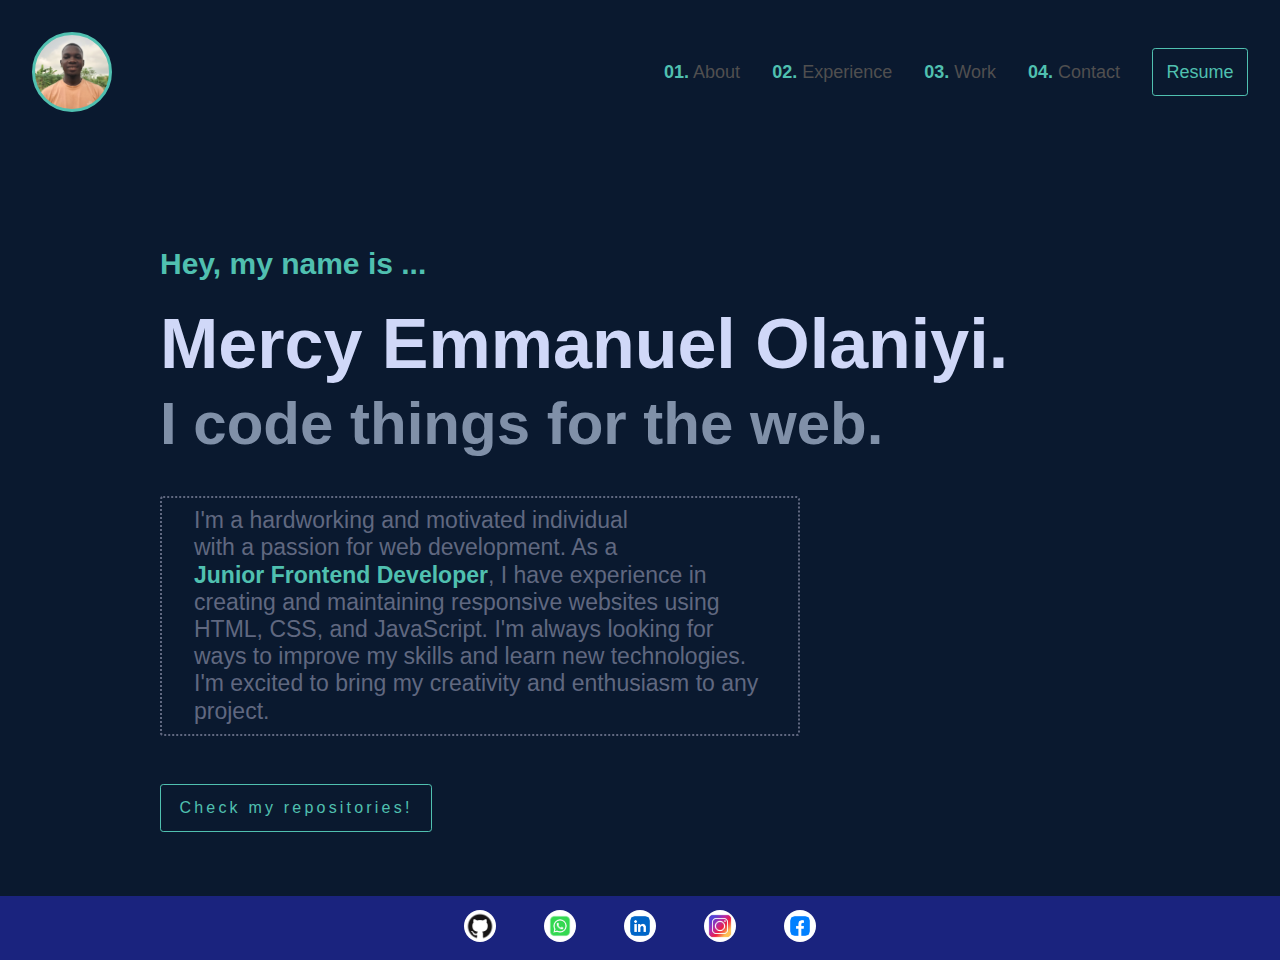
==== index.html @ 6274f136 "done" ====
<!DOCTYPE html>
<html lang="en">
  <head>
    <meta charset="UTF-8" />
    <meta name="viewport" content="width=device-width, initial-scale=1.0" />
    <link rel="stylesheet" href="css/styles.css" />
    <title>Mercy Emmanuel Olaniyi</title>
  </head>
  <body>
    <!--HEADINGS-->
    <div class="headings">
      <div class="headings__favicon"></div>

      <nav>
        <p><b>01.</b> About</p>
        <p><b>02.</b> Experience</p>
        <p><b>03.</b> Work</p>
        <p><b>04.</b> Contact</p>
        <figure>Resume</figure>
      </nav>
    </div>

    <!--PROFILE-->
    <div class="profile">
      <h3>Hey, my name is ...</h3>
      <h1>Mercy Emmanuel Olaniyi.</h1>
      <h2>I code things for the web.</h2>

      <article>
        <p>I'm a hardworking and motivated individual</p>
        <p>with a passion for web development. As a</p>
        <p><b>Junior Frontend Developer</b>, I have experience in</p>
        <p>creating and maintaining responsive websites using</p>
        <p>HTML, CSS, and JavaScript. I'm always looking for</p>
        <p>ways to improve my skills and learn new technologies.</p>
        <p>I'm excited to bring my creativity and enthusiasm to any project.</p>
      </article>

      <div class="profile__repo">
        <a href="http://github.com/olaniyimercy?tab=repositories"
          >Check my repositories!</a
        >
      </div>
    </div>

    <!--CONTACT ME-->
    <div class="contact">
      <a href="http://www.github.com/olaniyimercy"
        ><img
          src="./images/GitHub-Mark-ea2971cee799.png"
          alt="Github logo"
          class="contact__logo"
      /></a>
      <a href="https://wa.me/2349013905748"
        ><img
          src="./images/images (1).jpeg"
          alt="Whatsapp logo"
          class="contact__logo"
      /></a>
      <a href="https://www.linkedin.com/in/mercy-olaniyi-19062a298"
        ><img
          src="./images/images (1).png"
          alt="LinkedIn logo"
          class="contact__logo"
      /></a>
      <a href="https://www.instagram.com/olaoluwa__45?igsh=MTg4cG04Njl2b205OQ=="
        ><img
          src="./images/images (2).jpeg"
          alt="Instagram logo"
          class="contact__logo"
      /></a>
      <a href="https://www.facebook.com/profile.php?id=100090740508118"
        ><img
          src="./images/images.png"
          alt="Facebook logo"
          class="contact__logo"
      /></a>
    </div>
  </body>
</html>
---- css/styles.css ----
* {
    padding: 0;
    margin: 0;
    box-sizing: border-box;
}

body {
    width: 100vw;
    height: 100vh;
    overflow-x: hidden;
    background-color: #0a192f;
    font-family: sans-serif;
}

/*HEADINGS*/
.headings {
    display: flex;
    align-items: center;
    justify-content: space-between;
    padding: 2rem;
}

.headings__favicon {
    width: 5rem;
    height: 5rem;
    background-image: url(../images/mercy.jpg);
    background-position: center;
    background-size: cover;
    border-radius: 50%;
    border: 3px solid #50c0b0;
}

.headings nav {
    display: flex;
    align-items: center;
    gap: 2rem;
    font-size: 18px;
    color: #504f4f;
}

.headings nav:hover {
    cursor: pointer;
}

.headings nav b {
    color: #50c0b0;
}

.headings nav figure {
   color: #50c0b0;
   border: 1.5px solid #50c0b0; 
   border-radius: .2rem;
   width: 6rem;
   height: 3rem;
   display: flex;
   align-items: center;
   justify-content: center;
}

/*PROFILE*/
.profile {
    display: flex;
    align-items: flex-start;
    justify-content: center;
    flex-direction: column;
    margin-top: 5rem;
    margin-left: 10rem;
    width: 70rem;
    line-height: 5rem;
}

.profile h3 {
    color: #50c0b0;
    font-size: 30px;
}

.profile h1 {
    color: #d0d8f8;
    font-size: 70px;
}

.profile h2 {
    color: #8090a8;
    font-size: 60px;
}

.profile b {
    color: #50c0b0;
}

.profile article {
    color: #606880;
    font-size: 23px;
    line-height: 1.7rem;
    display: flex;
    align-items: flex-start;
    justify-content: center;
    flex-direction: column;
    padding: 2rem;
    margin-top: 2rem;
    width: 40rem;
    height: 15rem;
    border-radius: .2rem;
    border: 2px dotted #606880;
}

.profile__repo {
    border: 1px solid #50c0b0;
    border-radius: .2rem;
    letter-spacing: .2rem;
    width: 17rem;
    height: 3rem;
    line-height: 0;
    margin-top: 3rem;
    display: flex;
    align-items: center;
    justify-content: center;
}

.profile__repo a {
    color: #50c0b0;
    text-decoration: none;
}

.profile__repo:hover {
    cursor: pointer;
}

/*CONTACT*/
.contact {
    display: flex;
    align-items: center;
    justify-content: center;
    gap: 3rem;
    width: auto;
    height: 4rem;
    background-color: #1a237e;
    margin-top: 4rem;
}

.contact__logo {
    width: 2rem;
    height: 2rem;
    border-radius: 50%;
}
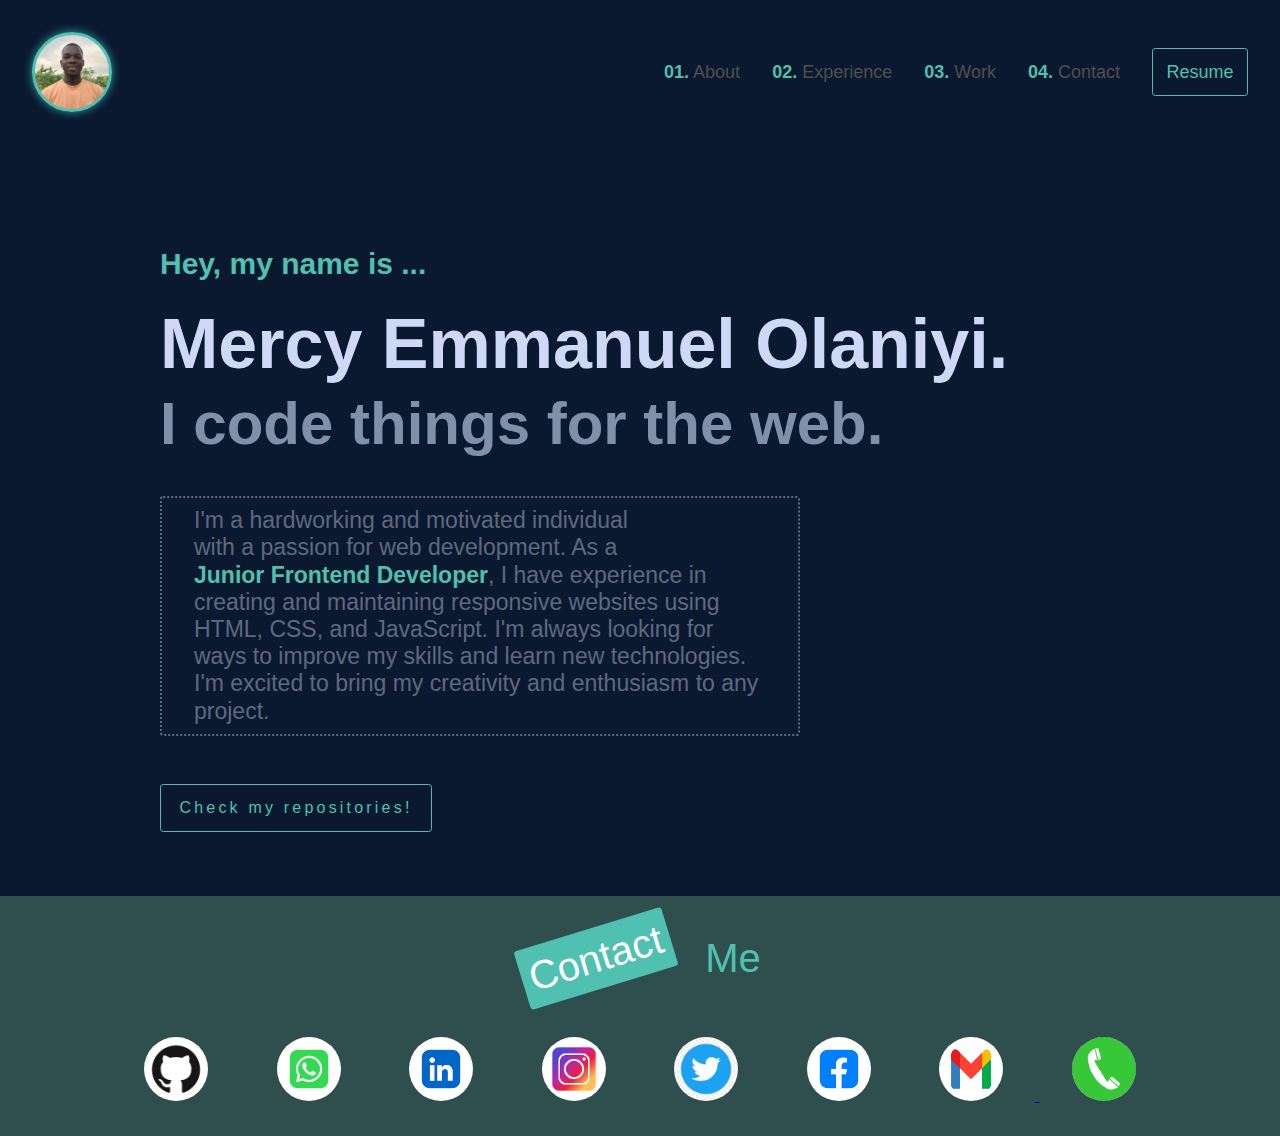
==== commit b1a671c6: "done" ====
--- a/index.html
+++ b/index.html
@@ -3,6 +3,10 @@
   <head>
     <meta charset="UTF-8" />
     <meta name="viewport" content="width=device-width, initial-scale=1.0" />
+    <link
+      rel="shortcut icon"
+      href="./images/IMG_20230309_172214_669.jpg"
+      type="image/x-icon" />
     <link rel="stylesheet" href="css/styles.css" />
     <title>Mercy Emmanuel Olaniyi</title>
   </head>
@@ -45,36 +49,65 @@
 
     <!--CONTACT ME-->
     <div class="contact">
-      <a href="http://www.github.com/olaniyimercy"
-        ><img
-          src="./images/GitHub-Mark-ea2971cee799.png"
-          alt="Github logo"
-          class="contact__logo"
-      /></a>
-      <a href="https://wa.me/2349013905748"
-        ><img
-          src="./images/images (1).jpeg"
-          alt="Whatsapp logo"
-          class="contact__logo"
-      /></a>
-      <a href="https://www.linkedin.com/in/mercy-olaniyi-19062a298"
-        ><img
-          src="./images/images (1).png"
-          alt="LinkedIn logo"
-          class="contact__logo"
-      /></a>
-      <a href="https://www.instagram.com/olaoluwa__45?igsh=MTg4cG04Njl2b205OQ=="
-        ><img
-          src="./images/images (2).jpeg"
-          alt="Instagram logo"
-          class="contact__logo"
-      /></a>
-      <a href="https://www.facebook.com/profile.php?id=100090740508118"
-        ><img
-          src="./images/images.png"
-          alt="Facebook logo"
-          class="contact__logo"
-      /></a>
+      <div class="contact__text">
+        <figure>Contact</figure>
+        <p>Me</p>
+      </div>
+      <div>
+        <a href="http://www.github.com/olaniyimercy"
+          ><img
+            src="./images/GitHub-Mark-ea2971cee799.png"
+            alt="Github logo"
+            class="contact__logo"
+        /></a>
+        <a href="https://wa.me/2349013905748"
+          ><img
+            src="./images/images (1).jpeg"
+            alt="Whatsapp logo"
+            class="contact__logo"
+        /></a>
+        <a href="https://www.linkedin.com/in/mercy-olaniyi-19062a298"
+          ><img
+            src="./images/images (1).png"
+            alt="LinkedIn logo"
+            class="contact__logo"
+        /></a>
+        <a
+          href="https://www.instagram.com/olaoluwa__45?igsh=MTg4cG04Njl2b205OQ=="
+          ><img
+            src="./images/images (2).jpeg"
+            alt="Instagram logo"
+            class="contact__logo"
+        /></a>
+
+        <a href="https://x.com/Mercy_Olaniyi45?s=09"
+          ><img
+            src="./images/twitter.png"
+            alt="Twitter logo"
+            class="contact__logo"
+        /></a>
+
+        <a href="https://www.facebook.com/profile.php?id=100090740508118"
+          ><img
+            src="./images/images.png"
+            alt="Facebook logo"
+            class="contact__logo"
+        /></a>
+
+        <a href="mailto:olaniyimercy45@gmail.com">
+          <img
+            src="./images/gmail.png"
+            alt="Google mail logo"
+            class="contact__logo" />
+        </a>
+
+        <a href="tel:+2349013905748">
+          <img
+            src="./images/phone.png"
+            alt="Telephone logo"
+            class="contact__logo" />
+        </a>
+      </div>
     </div>
   </body>
 </html>
--- a/css/styles.css
+++ b/css/styles.css
@@ -6,10 +6,13 @@
 
 body {
     width: 100vw;
-    height: 100vh;
+    height: auto;
     overflow-x: hidden;
     background-color: #0a192f;
     font-family: sans-serif;
+    display: flex;
+    justify-content: center;
+    flex-direction: column;
 }
 
 /*HEADINGS*/
@@ -24,6 +27,7 @@
     width: 5rem;
     height: 5rem;
     background-image: url(../images/mercy.jpg);
+    box-shadow: 0  0 10px rgba(80, 244, 244, 0.6);
     background-position: center;
     background-size: cover;
     border-radius: 50%;
@@ -131,15 +135,39 @@
     display: flex;
     align-items: center;
     justify-content: center;
+    flex-direction: column;
     gap: 3rem;
     width: auto;
-    height: 4rem;
-    background-color: #1a237e;
+    height: 15rem;
+    background-color: darkslategrey;
     margin-top: 4rem;
 }
 
+.contact__text {
+    display: flex;
+    align-items: center;
+    justify-content: flex-start;
+    font-size: 2.5rem;
+    gap: 2rem;
+    color: #50c0b0;
+}
+
+.contact figure {
+    background-color: #50c0b0;
+    color: #fff;
+    border-radius: .2rem;
+    padding: .5rem;
+    transform: rotate(-17deg);
+}
+
+.contact figure:hover{
+    transform: rotate(0);
+    cursor: pointer;
+}
+
 .contact__logo {
-    width: 2rem;
-    height: 2rem;
+    width: 4rem;
+    height: 4rem;
     border-radius: 50%;
+    margin: 0 2rem;
 }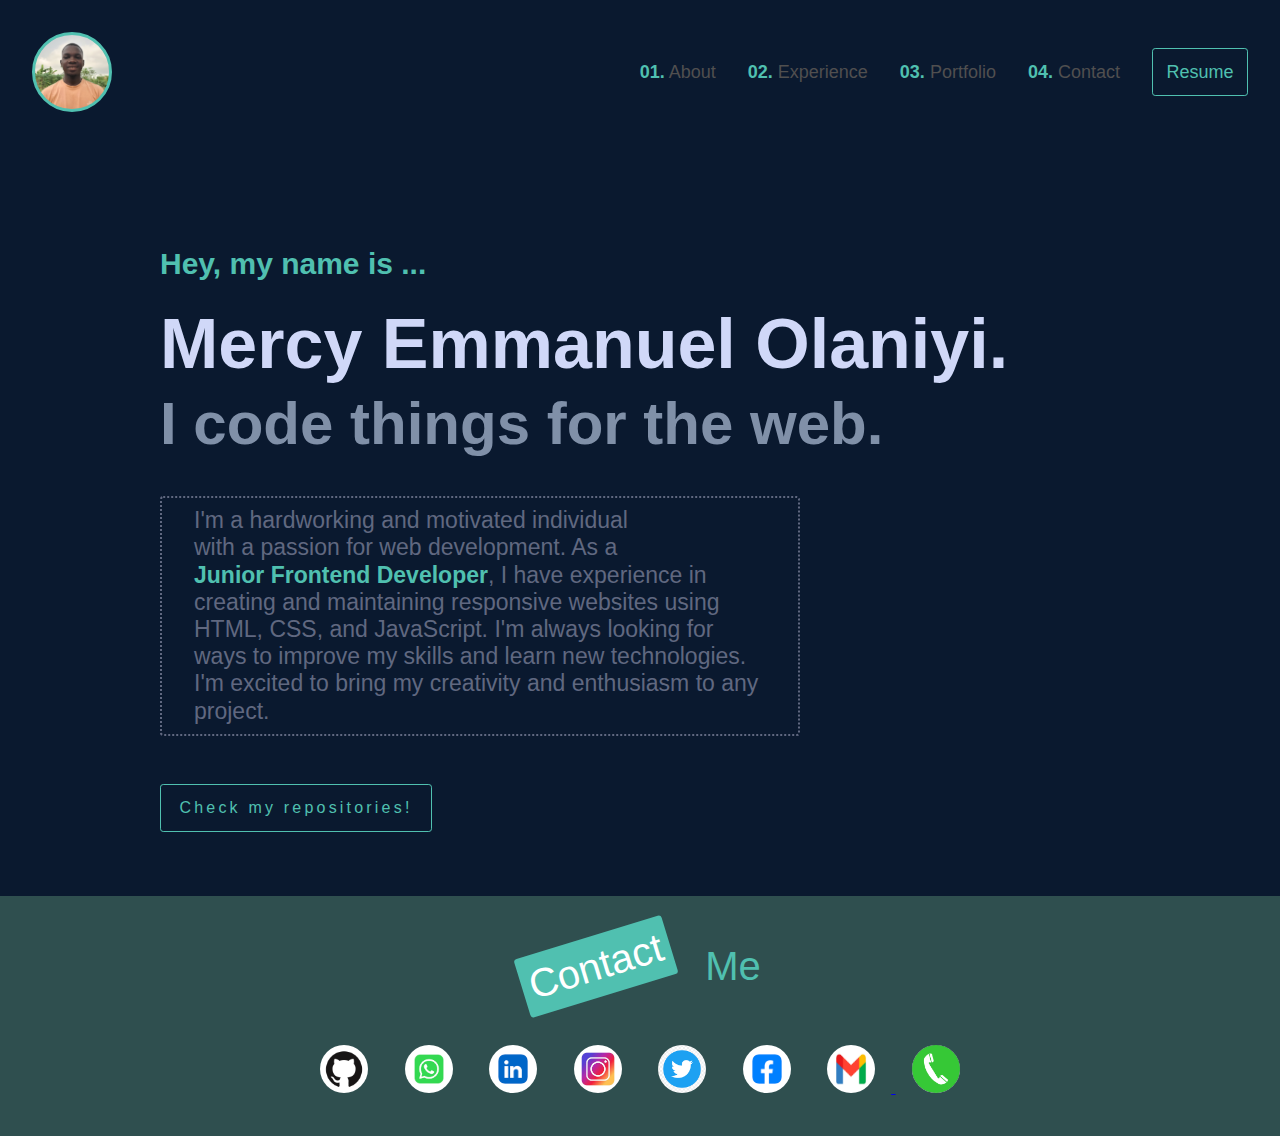
==== commit 945aee09: "done" ====
--- a/index.html
+++ b/index.html
@@ -18,7 +18,7 @@
       <nav>
         <p><b>01.</b> About</p>
         <p><b>02.</b> Experience</p>
-        <p><b>03.</b> Work</p>
+        <a href="./portfolio.html"><b>03.</b> Portfolio</a>
         <p><b>04.</b> Contact</p>
         <figure>Resume</figure>
       </nav>
--- a/css/styles.css
+++ b/css/styles.css
@@ -5,9 +5,8 @@
 }
 
 body {
-    width: 100vw;
+    width: 100%;
     height: auto;
-    overflow-x: hidden;
     background-color: #0a192f;
     font-family: sans-serif;
     display: flex;
@@ -27,11 +26,15 @@
     width: 5rem;
     height: 5rem;
     background-image: url(../images/mercy.jpg);
-    box-shadow: 0  0 10px rgba(80, 244, 244, 0.6);
     background-position: center;
     background-size: cover;
     border-radius: 50%;
     border: 3px solid #50c0b0;
+}
+
+.headings__favicon:hover {
+    cursor: pointer;
+    box-shadow: 0  0 10px rgba(80, 244, 244, .8);
 }
 
 .headings nav {
@@ -39,6 +42,11 @@
     align-items: center;
     gap: 2rem;
     font-size: 18px;
+    color: #504f4f;
+}
+
+.headings nav a {
+    text-decoration: none;
     color: #504f4f;
 }
 
@@ -166,8 +174,8 @@
 }
 
 .contact__logo {
-    width: 4rem;
-    height: 4rem;
+    width: 3rem;
+    height: 3rem;
     border-radius: 50%;
-    margin: 0 2rem;
+    margin: 0 1rem;
 }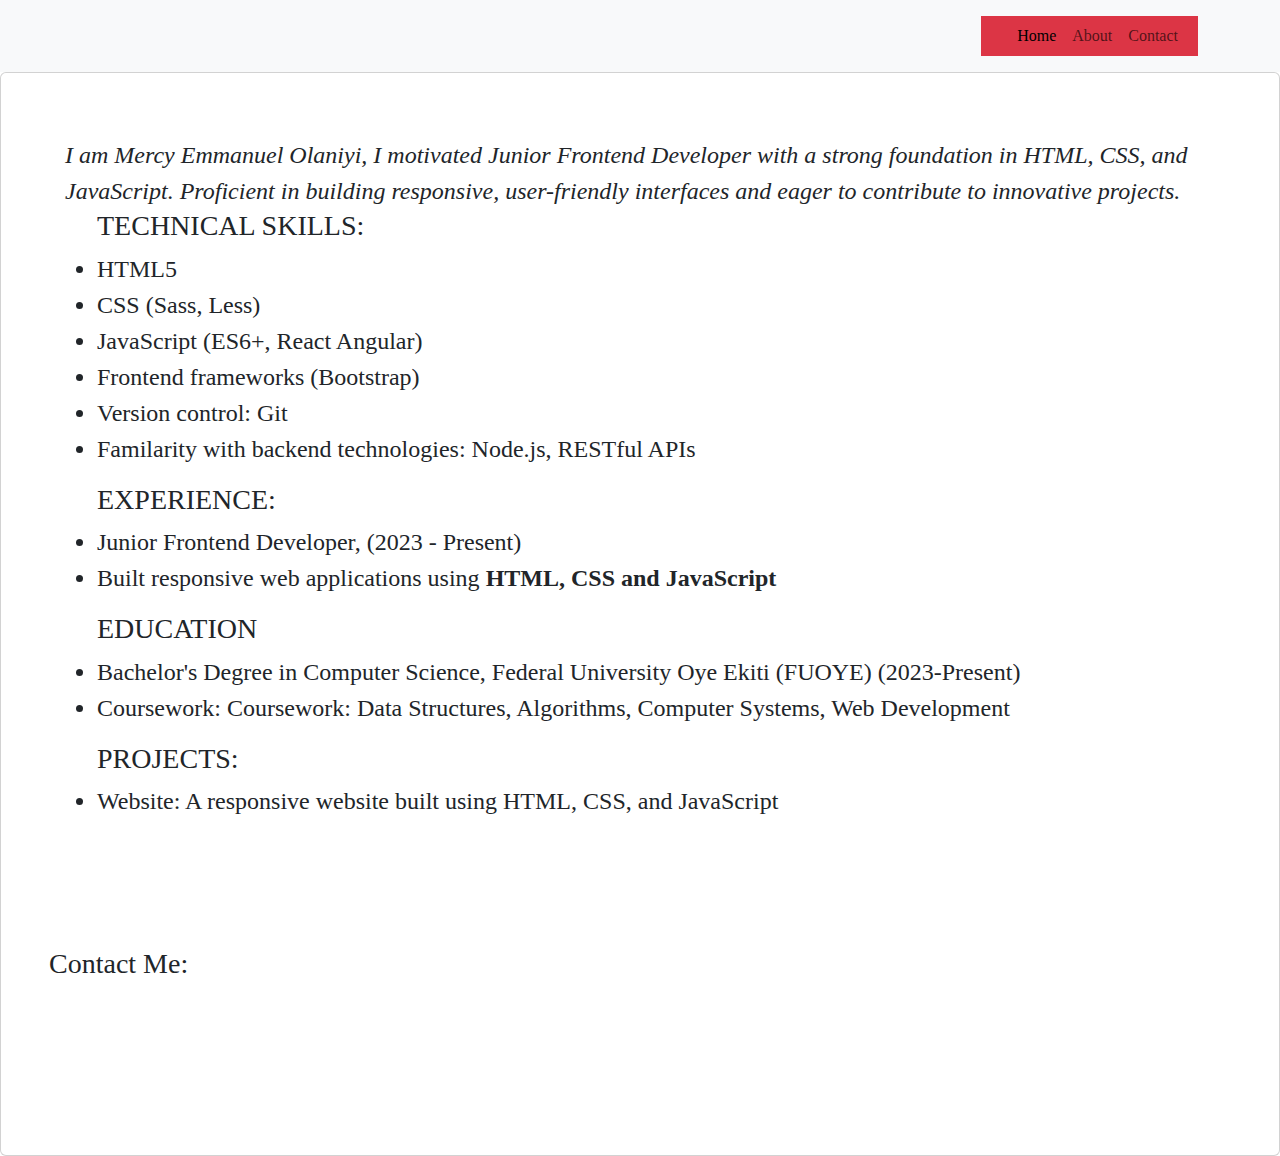
==== commit 1d0a5ac1: "done" ====
--- a/index.html
+++ b/index.html
@@ -4,110 +4,148 @@
     <meta charset="UTF-8" />
     <meta name="viewport" content="width=device-width, initial-scale=1.0" />
     <link
-      rel="shortcut icon"
-      href="./images/IMG_20230309_172214_669.jpg"
-      type="image/x-icon" />
-    <link rel="stylesheet" href="css/styles.css" />
-    <title>Mercy Emmanuel Olaniyi</title>
+      href="https://cdn.jsdelivr.net/npm/bootstrap@5.3.3/dist/css/bootstrap.min.css"
+      rel="stylesheet"
+      integrity="sha384-QWTKZyjpPEjISv5WaRU9OFeRpok6YctnYmDr5pNlyT2bRjXh0JMhjY6hW+ALEwIH"
+      crossorigin="anonymous" />
+    <link
+      rel="stylesheet"
+      href="https://cdnjs.cloudflare.com/ajax/libs/font-awesome/6.6.0/css/all.min.css"
+      integrity="sha512-Kc323vGBEqzTmouAECnVceyQqyqdsSiqLQISBL29aUW4U/M7pSPA/gEUZQqv1cwx4OnYxTxve5UMg5GT6L4JJg=="
+      crossorigin="anonymous"
+      referrerpolicy="no-referrer" />
+    <title>Mercy Olaniyi</title>
   </head>
-  <body>
-    <!--HEADINGS-->
-    <div class="headings">
-      <div class="headings__favicon"></div>
+  <body style="font-family: cursive">
+    <nav class="navbar bg-body-tertiary">
+      <div class="container">
+        <a class="navbar-brand" href="#">
+          <img src="" alt="" />
+        </a>
 
-      <nav>
-        <p><b>01.</b> About</p>
-        <p><b>02.</b> Experience</p>
-        <a href="./portfolio.html"><b>03.</b> Portfolio</a>
-        <p><b>04.</b> Contact</p>
-        <figure>Resume</figure>
-      </nav>
-    </div>
+        <nav class="navbar navbar-expand-lg bg-body-tertiary">
+          <div class="container-fluid bg-danger">
+            <a class="navbar-brand" href="#"></a>
+            <button
+              class="navbar-toggler"
+              type="button"
+              data-bs-toggle="collapse"
+              data-bs-target="#navbarNavAltMarkup"
+              aria-controls="navbarNavAltMarkup"
+              aria-expanded="false"
+              aria-label="Toggle navigation">
+              <span class="navbar-toggler-icon"></span>
+            </button>
+            <div class="collapse navbar-collapse" id="navbarNavAltMarkup">
+              <div class="navbar-nav" style="font-family: cursive">
+                <a class="nav-link active" aria-current="page" href="#">Home</a>
+                <a class="nav-link" href="#">About</a>
+                <a class="nav-link" href="#">Contact</a>
+              </div>
+            </div>
+          </div>
+        </nav>
+      </div>
+    </nav>
 
-    <!--PROFILE-->
-    <div class="profile">
-      <h3>Hey, my name is ...</h3>
-      <h1>Mercy Emmanuel Olaniyi.</h1>
-      <h2>I code things for the web.</h2>
+    <div class="card">
+      <div class="card-body m-5">
+        <i style="font-size: 1.5rem">
+          I am Mercy Emmanuel Olaniyi, I motivated Junior Frontend Developer
+          with a strong foundation in HTML, CSS, and JavaScript. Proficient in
+          building responsive, user-friendly interfaces and eager to contribute
+          to innovative projects.
+        </i>
 
-      <article>
-        <p>I'm a hardworking and motivated individual</p>
-        <p>with a passion for web development. As a</p>
-        <p><b>Junior Frontend Developer</b>, I have experience in</p>
-        <p>creating and maintaining responsive websites using</p>
-        <p>HTML, CSS, and JavaScript. I'm always looking for</p>
-        <p>ways to improve my skills and learn new technologies.</p>
-        <p>I'm excited to bring my creativity and enthusiasm to any project.</p>
-      </article>
+        <ul style="font-size: 1.5rem">
+          <h3>TECHNICAL SKILLS:</h3>
+          <li>HTML5</li>
+          <li>CSS (Sass, Less)</li>
+          <li>JavaScript (ES6+, React Angular)</li>
+          <li>Frontend frameworks (Bootstrap)</li>
+          <li>Version control: Git</li>
+          <li>Familarity with backend technologies: Node.js, RESTful APIs</li>
+        </ul>
 
-      <div class="profile__repo">
-        <a href="http://github.com/olaniyimercy?tab=repositories"
-          >Check my repositories!</a
-        >
+        <ul style="font-size: 1.5rem">
+          <h3>EXPERIENCE:</h3>
+          <li>Junior Frontend Developer, (2023 - Present)</li>
+          <li>
+            Built responsive web applications using
+            <strong>HTML, CSS and JavaScript</strong>
+          </li>
+        </ul>
+
+        <ul style="font-size: 1.5rem">
+          <h3>EDUCATION</h3>
+          <li>
+            Bachelor's Degree in Computer Science, Federal University Oye Ekiti
+            (FUOYE) (2023-Present)
+          </li>
+          <li>
+            Coursework: Coursework: Data Structures, Algorithms, Computer
+            Systems, Web Development
+          </li>
+        </ul>
+
+        <ul style="font-size: 1.5rem">
+          <h3>PROJECTS:</h3>
+          <li>
+            Website: A responsive website built using HTML, CSS, and JavaScript
+          </li>
+        </ul>
+      </div>
+      <div class="d-grid gap-2 m-5" style="margin: 2rem 0">
+        <h3>Contact Me:</h3>
+        <button class="btn" style="text-align: start">
+          <a
+            href="https://www.facebook.com/profile.php?id=100090740508118"
+            style="
+              font-size: 4rem;
+              color: red;
+
+              text-decoration: none;
+            "
+            ><i class="fa-brands fa-facebook"></i>
+          </a>
+          <a
+            href="https://wa.me/+2349013905748"
+            style="
+              font-size: 4rem;
+              color: red;
+              padding-left: 1.5rem;
+              text-decoration: none;
+            "
+            ><i class="fa-brands fa-whatsapp"></i>
+          </a>
+          <a
+            href="https://www.instagram.com/olaoluwa__45?igsh=MTg4cG04Njl2b205OQ=="
+            style="
+              font-size: 4rem;
+              padding-left: 1.5rem;
+              color: red;
+              text-decoration: none;
+            "
+            ><i class="fa-brands fa-instagram"></i>
+          </a>
+
+          <a
+            href="https://www.linkedin.com/in/mercy-olaniyi-19062a298/"
+            style="
+              font-size: 4rem;
+              color: red;
+              padding-left: 1.5rem;
+              text-decoration: none;
+            "
+            ><i class="fa-brands fa-linkedin"></i>
+          </a>
+        </button>
       </div>
     </div>
 
-    <!--CONTACT ME-->
-    <div class="contact">
-      <div class="contact__text">
-        <figure>Contact</figure>
-        <p>Me</p>
-      </div>
-      <div>
-        <a href="http://www.github.com/olaniyimercy"
-          ><img
-            src="./images/GitHub-Mark-ea2971cee799.png"
-            alt="Github logo"
-            class="contact__logo"
-        /></a>
-        <a href="https://wa.me/2349013905748"
-          ><img
-            src="./images/images (1).jpeg"
-            alt="Whatsapp logo"
-            class="contact__logo"
-        /></a>
-        <a href="https://www.linkedin.com/in/mercy-olaniyi-19062a298"
-          ><img
-            src="./images/images (1).png"
-            alt="LinkedIn logo"
-            class="contact__logo"
-        /></a>
-        <a
-          href="https://www.instagram.com/olaoluwa__45?igsh=MTg4cG04Njl2b205OQ=="
-          ><img
-            src="./images/images (2).jpeg"
-            alt="Instagram logo"
-            class="contact__logo"
-        /></a>
-
-        <a href="https://x.com/Mercy_Olaniyi45?s=09"
-          ><img
-            src="./images/twitter.png"
-            alt="Twitter logo"
-            class="contact__logo"
-        /></a>
-
-        <a href="https://www.facebook.com/profile.php?id=100090740508118"
-          ><img
-            src="./images/images.png"
-            alt="Facebook logo"
-            class="contact__logo"
-        /></a>
-
-        <a href="mailto:olaniyimercy45@gmail.com">
-          <img
-            src="./images/gmail.png"
-            alt="Google mail logo"
-            class="contact__logo" />
-        </a>
-
-        <a href="tel:+2349013905748">
-          <img
-            src="./images/phone.png"
-            alt="Telephone logo"
-            class="contact__logo" />
-        </a>
-      </div>
-    </div>
+    <script
+      src="https://cdn.jsdelivr.net/npm/bootstrap@5.3.3/dist/js/bootstrap.bundle.min.js"
+      integrity="sha384-YvpcrYf0tY3lHB60NNkmXc5s9fDVZLESaAA55NDzOxhy9GkcIdslK1eN7N6jIeHz"
+      crossorigin="anonymous"></script>
   </body>
 </html>
